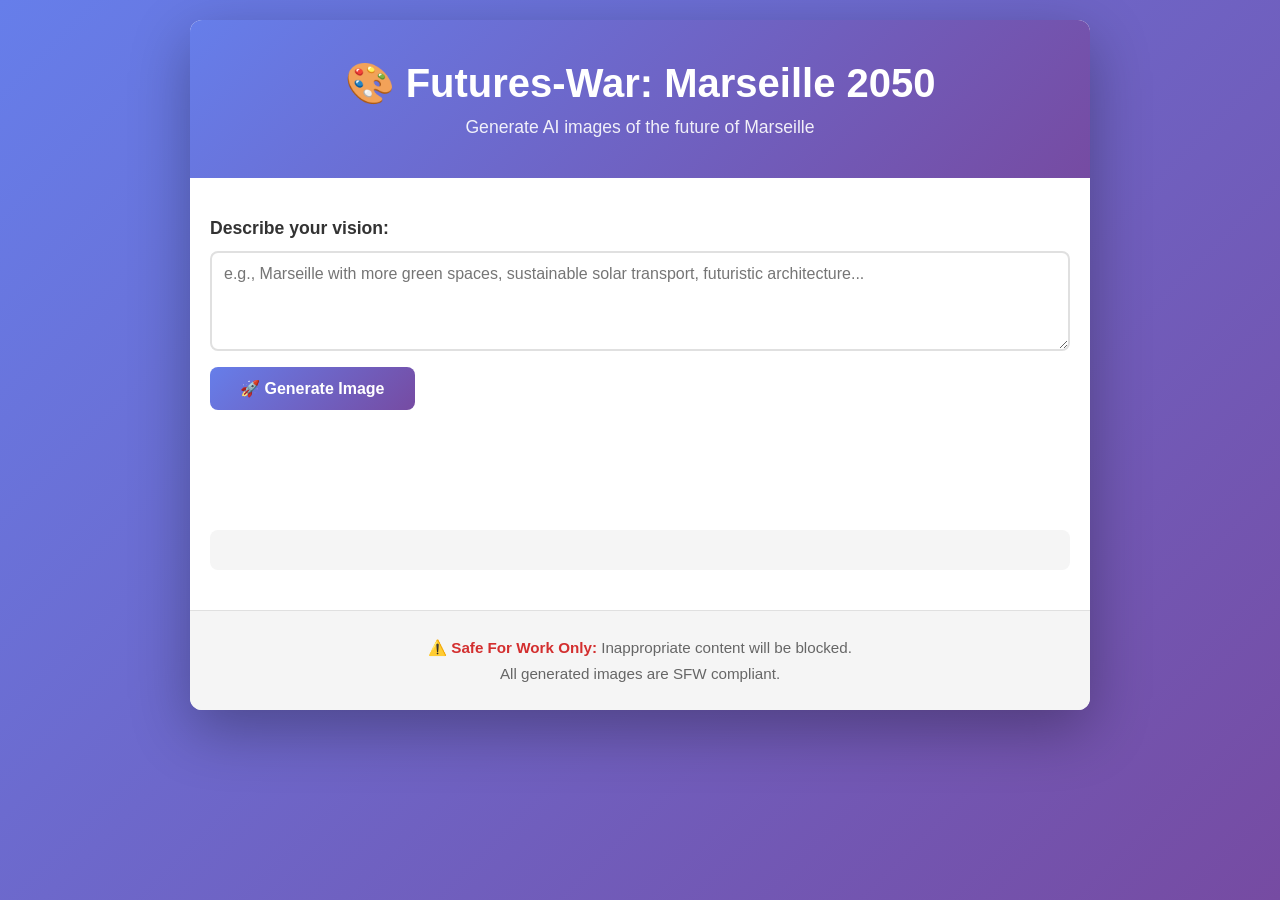
==== frontend/index.html @ e2a42d67 "Feat: Implement SFW filtering with double protection - Add prompt_utils.py with 5-function architect" ====
<!DOCTYPE html>
<html lang="en">
<head>
    <meta charset="UTF-8">
    <meta name="viewport" content="width=device-width, initial-scale=1.0">
    <title>Futures-War: Marseille 2050 Image Generator</title>
    <link rel="stylesheet" href="style.css">
</head>
<body>
    <div class="container">
        <header>
            <h1>🎨 Futures-War: Marseille 2050</h1>
            <p>Generate AI images of the future of Marseille</p>
        </header>
        
        <main>
            <section class="input-section">
                <label for="prompt-input">Describe your vision:</label>
                <textarea 
                    id="prompt-input" 
                    placeholder="e.g., Marseille with more green spaces, sustainable solar transport, futuristic architecture..."
                    rows="4"
                ></textarea>
                <button onclick="generateImage()">🚀 Generate Image</button>
            </section>
            
            <section class="messages">
                <div id="error-message"></div>
                <div id="success-message"></div>
            </section>
            
            <section id="image-container" class="image-section"></section>
        </main>
        
        <footer>
            <p>⚠️ <strong>Safe For Work Only:</strong> Inappropriate content will be blocked.</p>
            <p>All generated images are SFW compliant.</p>
        </footer>
    </div>
    
    <script src="script.js"></script>
</body>
</html>
---- frontend/style.css ----
/* Futures-War Frontend Styling */

* {
    margin: 0;
    padding: 0;
    box-sizing: border-box;
}

body {
    font-family: -apple-system, BlinkMacSystemFont, 'Segoe UI', Roboto, Oxygen, Ubuntu, Cantarell, sans-serif;
    background: linear-gradient(135deg, #667eea 0%, #764ba2 100%);
    min-height: 100vh;
    padding: 20px;
}

.container {
    max-width: 900px;
    margin: 0 auto;
    background: white;
    border-radius: 12px;
    box-shadow: 0 20px 60px rgba(0, 0, 0, 0.3);
    overflow: hidden;
}

header {
    background: linear-gradient(135deg, #667eea 0%, #764ba2 100%);
    color: white;
    padding: 40px 20px;
    text-align: center;
}

header h1 {
    font-size: 2.5em;
    margin-bottom: 10px;
}

header p {
    font-size: 1.1em;
    opacity: 0.9;
}

main {
    padding: 40px 20px;
}

.input-section {
    margin-bottom: 30px;
}

label {
    display: block;
    font-size: 1.1em;
    font-weight: 600;
    margin-bottom: 12px;
    color: #333;
}

textarea {
    width: 100%;
    padding: 12px;
    border: 2px solid #e0e0e0;
    border-radius: 8px;
    font-size: 1em;
    font-family: inherit;
    resize: vertical;
    transition: border-color 0.3s;
}

textarea:focus {
    outline: none;
    border-color: #667eea;
    box-shadow: 0 0 0 3px rgba(102, 126, 234, 0.1);
}

button {
    background: linear-gradient(135deg, #667eea 0%, #764ba2 100%);
    color: white;
    border: none;
    padding: 12px 30px;
    font-size: 1em;
    font-weight: 600;
    border-radius: 8px;
    cursor: pointer;
    transition: transform 0.2s, box-shadow 0.2s;
    margin-top: 12px;
}

button:hover {
    transform: translateY(-2px);
    box-shadow: 0 10px 20px rgba(102, 126, 234, 0.3);
}

button:active {
    transform: translateY(0);
}

.messages {
    margin: 20px 0;
    min-height: 60px;
}

#error-message,
#success-message {
    margin-bottom: 12px;
}

.image-section {
    text-align: center;
    margin-top: 30px;
    padding: 20px;
    background: #f5f5f5;
    border-radius: 8px;
}

.image-section img {
    max-width: 100%;
    height: auto;
    border-radius: 8px;
    box-shadow: 0 4px 12px rgba(0, 0, 0, 0.1);
}

.image-section p {
    margin-top: 12px;
    color: #666;
}

footer {
    background: #f5f5f5;
    padding: 20px;
    text-align: center;
    border-top: 1px solid #e0e0e0;
    color: #666;
    font-size: 0.95em;
}

footer p {
    margin: 8px 0;
}

footer strong {
    color: #d32f2f;
}

/* Responsive */
@media (max-width: 768px) {
    header h1 {
        font-size: 1.8em;
    }

    main {
        padding: 20px;
    }

    .container {
        border-radius: 0;
    }
}
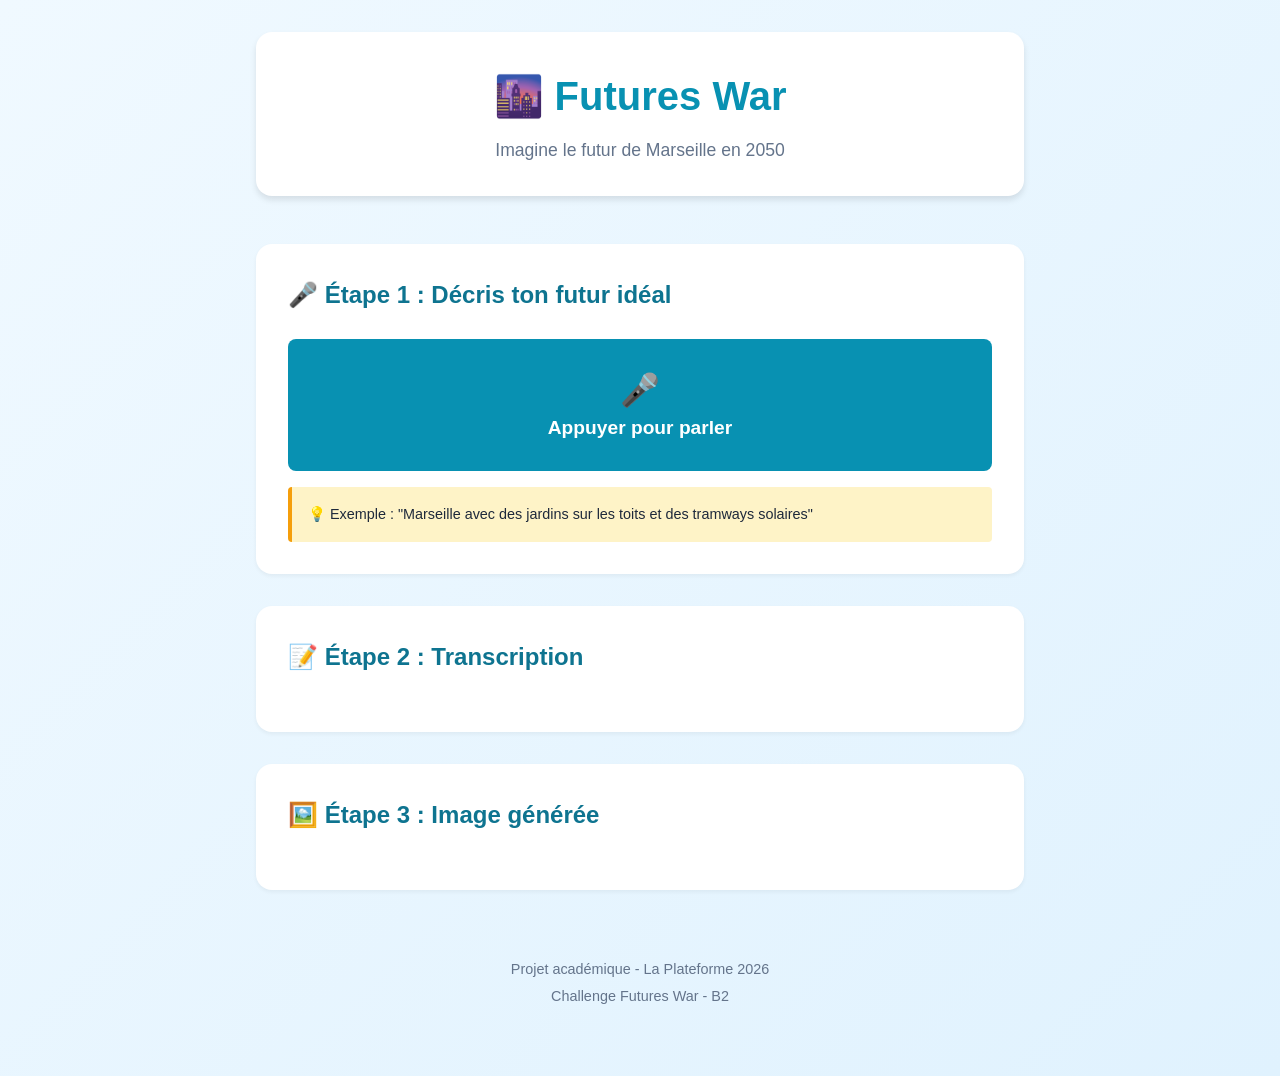
==== commit 9245a323: "Add : Frontend" ====
--- a/frontend/index.html
+++ b/frontend/index.html
@@ -1,43 +1,83 @@
 <!DOCTYPE html>
-<html lang="en">
+<html lang="fr">
 <head>
     <meta charset="UTF-8">
     <meta name="viewport" content="width=device-width, initial-scale=1.0">
-    <title>Futures-War: Marseille 2050 Image Generator</title>
+    <title>Futures War - Imagine le futur de Marseille</title>
     <link rel="stylesheet" href="style.css">
 </head>
 <body>
     <div class="container">
+        <!-- Header -->
         <header>
-            <h1>🎨 Futures-War: Marseille 2050</h1>
-            <p>Generate AI images of the future of Marseille</p>
+            <h1>🌆 Futures War</h1>
+            <p class="subtitle">Imagine le futur de Marseille en 2050</p>
         </header>
-        
-        <main>
-            <section class="input-section">
-                <label for="prompt-input">Describe your vision:</label>
-                <textarea 
-                    id="prompt-input" 
-                    placeholder="e.g., Marseille with more green spaces, sustainable solar transport, futuristic architecture..."
-                    rows="4"
-                ></textarea>
-                <button onclick="generateImage()">🚀 Generate Image</button>
-            </section>
+
+        <!-- Section Audio -->
+        <section class="audio-section">
+            <h2>🎤 Étape 1 : Décris ton futur idéal</h2>
             
-            <section class="messages">
-                <div id="error-message"></div>
-                <div id="success-message"></div>
-            </section>
+            <div class="recorder">
+                <button id="recordBtn" class="btn-record">
+                    <span class="icon">🎤</span>
+                    <span class="text">Appuyer pour parler</span>
+                </button>
+                
+                <div id="recordingIndicator" class="recording-indicator hidden">
+                    <span class="pulse"></span>
+                    <span>Enregistrement en cours...</span>
+                    <span id="timer">0:00</span>
+                </div>
+            </div>
+
+            <p class="hint">💡 Exemple : "Marseille avec des jardins sur les toits et des tramways solaires"</p>
+        </section>
+
+        <!-- Section Transcription -->
+        <section class="transcription-section" id="transcriptionSection">
+            <h2>📝 Étape 2 : Transcription</h2>
             
-            <section id="image-container" class="image-section"></section>
-        </main>
-        
+            <div id="loadingTranscription" class="loading hidden">
+                <div class="spinner"></div>
+                <p>Transcription en cours...</p>
+            </div>
+
+            <div id="transcriptionResult" class="result-box hidden">
+                <p id="transcriptionText"></p>
+                <button id="generateBtn" class="btn-primary">
+                    🎨 Générer l'image
+                </button>
+            </div>
+        </section>
+
+        <!-- Section Image -->
+        <section class="image-section" id="imageSection">
+            <h2>🖼️ Étape 3 : Image générée</h2>
+            
+            <div id="loadingImage" class="loading hidden">
+                <div class="spinner"></div>
+                <p>Génération de l'image... (cela peut prendre 10-30 secondes)</p>
+            </div>
+
+            <div id="imageResult" class="result-box hidden">
+                <img id="generatedImage" src="" alt="Image générée">
+                <button id="newImageBtn" class="btn-secondary">
+                    🔄 Nouvelle image
+                </button>
+            </div>
+        </section>
+
+        <!-- Messages d'erreur -->
+        <div id="errorMessage" class="error-message hidden"></div>
+
+        <!-- Footer -->
         <footer>
-            <p>⚠️ <strong>Safe For Work Only:</strong> Inappropriate content will be blocked.</p>
-            <p>All generated images are SFW compliant.</p>
+            <p>Projet académique - La Plateforme 2026</p>
+            <p>Challenge Futures War - B2</p>
         </footer>
     </div>
-    
+
     <script src="script.js"></script>
 </body>
-</html>
+</html>
--- a/frontend/style.css
+++ b/frontend/style.css
@@ -1,4 +1,21 @@
-/* Futures-War Frontend Styling */
+/* ============================================
+   FUTURES WAR - STYLES
+   Couleurs inspirées de Marseille
+   ============================================ */
+
+:root {
+    /* Couleurs Marseille */
+    --primary: #0891B2;        /* Turquoise méditerranée */
+    --primary-dark: #0E7490;
+    --secondary: #F59E0B;      /* Orange soleil */
+    --background: #F0F9FF;
+    --surface: #FFFFFF;
+    --text: #1E293B;
+    --text-light: #64748B;
+    --success: #10B981;
+    --error: #EF4444;
+    --border: #E2E8F0;
+}
 
 * {
     margin: 0;
@@ -7,151 +24,324 @@
 }
 
 body {
-    font-family: -apple-system, BlinkMacSystemFont, 'Segoe UI', Roboto, Oxygen, Ubuntu, Cantarell, sans-serif;
-    background: linear-gradient(135deg, #667eea 0%, #764ba2 100%);
+    font-family: 'Segoe UI', Tahoma, Geneva, Verdana, sans-serif;
+    background: linear-gradient(135deg, var(--background) 0%, #E0F2FE 100%);
+    color: var(--text);
+    line-height: 1.6;
     min-height: 100vh;
-    padding: 20px;
 }
 
 .container {
-    max-width: 900px;
+    max-width: 800px;
     margin: 0 auto;
+    padding: 2rem 1rem;
+}
+
+/* ============================================
+   HEADER
+   ============================================ */
+
+header {
+    text-align: center;
+    margin-bottom: 3rem;
+    padding: 2rem;
+    background: var(--surface);
+    border-radius: 1rem;
+    box-shadow: 0 4px 6px rgba(0, 0, 0, 0.1);
+}
+
+header h1 {
+    font-size: 2.5rem;
+    color: var(--primary);
+    margin-bottom: 0.5rem;
+}
+
+.subtitle {
+    font-size: 1.1rem;
+    color: var(--text-light);
+}
+
+/* ============================================
+   SECTIONS
+   ============================================ */
+
+section {
+    background: var(--surface);
+    padding: 2rem;
+    margin-bottom: 2rem;
+    border-radius: 1rem;
+    box-shadow: 0 2px 4px rgba(0, 0, 0, 0.05);
+}
+
+section h2 {
+    font-size: 1.5rem;
+    color: var(--primary-dark);
+    margin-bottom: 1.5rem;
+}
+
+/* ============================================
+   BOUTONS
+   ============================================ */
+
+button {
+    cursor: pointer;
+    border: none;
+    border-radius: 0.5rem;
+    font-size: 1rem;
+    font-weight: 600;
+    transition: all 0.3s ease;
+    font-family: inherit;
+}
+
+.btn-record {
+    width: 100%;
+    padding: 2rem;
+    background: var(--primary);
+    color: white;
+    font-size: 1.2rem;
+    display: flex;
+    flex-direction: column;
+    align-items: center;
+    gap: 0.5rem;
+}
+
+.btn-record:hover {
+    background: var(--primary-dark);
+    transform: translateY(-2px);
+    box-shadow: 0 4px 12px rgba(8, 145, 178, 0.3);
+}
+
+.btn-record:active {
+    transform: translateY(0);
+}
+
+.btn-record .icon {
+    font-size: 2rem;
+}
+
+.btn-record.recording {
+    background: var(--error);
+}
+
+.btn-primary {
+    width: 100%;
+    padding: 1rem 2rem;
+    background: var(--secondary);
+    color: white;
+    margin-top: 1rem;
+}
+
+.btn-primary:hover {
+    background: #D97706;
+    transform: translateY(-2px);
+    box-shadow: 0 4px 12px rgba(245, 158, 11, 0.3);
+}
+
+.btn-secondary {
+    width: 100%;
+    padding: 1rem 2rem;
+    background: var(--primary);
+    color: white;
+    margin-top: 1rem;
+}
+
+.btn-secondary:hover {
+    background: var(--primary-dark);
+}
+
+/* ============================================
+   ENREGISTREMENT
+   ============================================ */
+
+.recorder {
+    position: relative;
+}
+
+.recording-indicator {
+    display: flex;
+    align-items: center;
+    justify-content: center;
+    gap: 1rem;
+    padding: 1.5rem;
+    background: #FEE2E2;
+    border: 2px solid var(--error);
+    border-radius: 0.5rem;
+    margin-top: 1rem;
+    color: var(--error);
+    font-weight: 600;
+}
+
+.pulse {
+    width: 12px;
+    height: 12px;
+    background: var(--error);
+    border-radius: 50%;
+    animation: pulse 1.5s ease-in-out infinite;
+}
+
+@keyframes pulse {
+    0%, 100% {
+        opacity: 1;
+        transform: scale(1);
+    }
+    50% {
+        opacity: 0.5;
+        transform: scale(1.2);
+    }
+}
+
+#timer {
+    font-variant-numeric: tabular-nums;
+    min-width: 3ch;
+}
+
+.hint {
+    margin-top: 1rem;
+    padding: 1rem;
+    background: #FEF3C7;
+    border-left: 4px solid var(--secondary);
+    border-radius: 0.25rem;
+    color: var(--text);
+    font-size: 0.9rem;
+}
+
+/* ============================================
+   RÉSULTATS
+   ============================================ */
+
+.result-box {
+    padding: 1.5rem;
+    background: var(--background);
+    border-radius: 0.5rem;
+    border: 1px solid var(--border);
+}
+
+#transcriptionText {
+    font-size: 1.1rem;
+    line-height: 1.8;
+    color: var(--text);
+    padding: 1rem;
     background: white;
-    border-radius: 12px;
-    box-shadow: 0 20px 60px rgba(0, 0, 0, 0.3);
-    overflow: hidden;
-}
-
-header {
-    background: linear-gradient(135deg, #667eea 0%, #764ba2 100%);
+    border-radius: 0.5rem;
+    border-left: 4px solid var(--primary);
+}
+
+#generatedImage {
+    width: 100%;
+    height: auto;
+    border-radius: 0.5rem;
+    box-shadow: 0 4px 12px rgba(0, 0, 0, 0.1);
+}
+
+/* ============================================
+   LOADING
+   ============================================ */
+
+.loading {
+    display: flex;
+    flex-direction: column;
+    align-items: center;
+    gap: 1rem;
+    padding: 2rem;
+}
+
+.spinner {
+    width: 50px;
+    height: 50px;
+    border: 4px solid var(--border);
+    border-top-color: var(--primary);
+    border-radius: 50%;
+    animation: spin 1s linear infinite;
+}
+
+@keyframes spin {
+    to {
+        transform: rotate(360deg);
+    }
+}
+
+.loading p {
+    color: var(--text-light);
+}
+
+/* ============================================
+   ERREURS
+   ============================================ */
+
+.error-message {
+    position: fixed;
+    top: 2rem;
+    right: 2rem;
+    background: var(--error);
     color: white;
-    padding: 40px 20px;
+    padding: 1rem 1.5rem;
+    border-radius: 0.5rem;
+    box-shadow: 0 4px 12px rgba(239, 68, 68, 0.3);
+    max-width: 400px;
+    animation: slideIn 0.3s ease;
+    z-index: 1000;
+}
+
+@keyframes slideIn {
+    from {
+        transform: translateX(100%);
+        opacity: 0;
+    }
+    to {
+        transform: translateX(0);
+        opacity: 1;
+    }
+}
+
+/* ============================================
+   UTILITAIRES
+   ============================================ */
+
+.hidden {
+    display: none !important;
+}
+
+/* ============================================
+   FOOTER
+   ============================================ */
+
+footer {
     text-align: center;
-}
-
-header h1 {
-    font-size: 2.5em;
-    margin-bottom: 10px;
-}
-
-header p {
-    font-size: 1.1em;
-    opacity: 0.9;
-}
-
-main {
-    padding: 40px 20px;
-}
-
-.input-section {
-    margin-bottom: 30px;
-}
-
-label {
-    display: block;
-    font-size: 1.1em;
-    font-weight: 600;
-    margin-bottom: 12px;
-    color: #333;
-}
-
-textarea {
-    width: 100%;
-    padding: 12px;
-    border: 2px solid #e0e0e0;
-    border-radius: 8px;
-    font-size: 1em;
-    font-family: inherit;
-    resize: vertical;
-    transition: border-color 0.3s;
-}
-
-textarea:focus {
-    outline: none;
-    border-color: #667eea;
-    box-shadow: 0 0 0 3px rgba(102, 126, 234, 0.1);
-}
-
-button {
-    background: linear-gradient(135deg, #667eea 0%, #764ba2 100%);
-    color: white;
-    border: none;
-    padding: 12px 30px;
-    font-size: 1em;
-    font-weight: 600;
-    border-radius: 8px;
-    cursor: pointer;
-    transition: transform 0.2s, box-shadow 0.2s;
-    margin-top: 12px;
-}
-
-button:hover {
-    transform: translateY(-2px);
-    box-shadow: 0 10px 20px rgba(102, 126, 234, 0.3);
-}
-
-button:active {
-    transform: translateY(0);
-}
-
-.messages {
-    margin: 20px 0;
-    min-height: 60px;
-}
-
-#error-message,
-#success-message {
-    margin-bottom: 12px;
-}
-
-.image-section {
-    text-align: center;
-    margin-top: 30px;
-    padding: 20px;
-    background: #f5f5f5;
-    border-radius: 8px;
-}
-
-.image-section img {
-    max-width: 100%;
-    height: auto;
-    border-radius: 8px;
-    box-shadow: 0 4px 12px rgba(0, 0, 0, 0.1);
-}
-
-.image-section p {
-    margin-top: 12px;
-    color: #666;
-}
-
-footer {
-    background: #f5f5f5;
-    padding: 20px;
-    text-align: center;
-    border-top: 1px solid #e0e0e0;
-    color: #666;
-    font-size: 0.95em;
+    padding: 2rem 0;
+    color: var(--text-light);
+    font-size: 0.9rem;
 }
 
 footer p {
-    margin: 8px 0;
-}
-
-footer strong {
-    color: #d32f2f;
-}
-
-/* Responsive */
-@media (max-width: 768px) {
+    margin: 0.25rem 0;
+}
+
+/* ============================================
+   RESPONSIVE
+   ============================================ */
+
+@media (max-width: 640px) {
+    .container {
+        padding: 1rem;
+    }
+
     header h1 {
-        font-size: 1.8em;
-    }
-
-    main {
-        padding: 20px;
-    }
-
-    .container {
-        border-radius: 0;
-    }
-}
+        font-size: 2rem;
+    }
+
+    section {
+        padding: 1.5rem;
+    }
+
+    .btn-record {
+        padding: 1.5rem;
+        font-size: 1rem;
+    }
+
+    .error-message {
+        top: 1rem;
+        right: 1rem;
+        left: 1rem;
+        max-width: none;
+    }
+}
